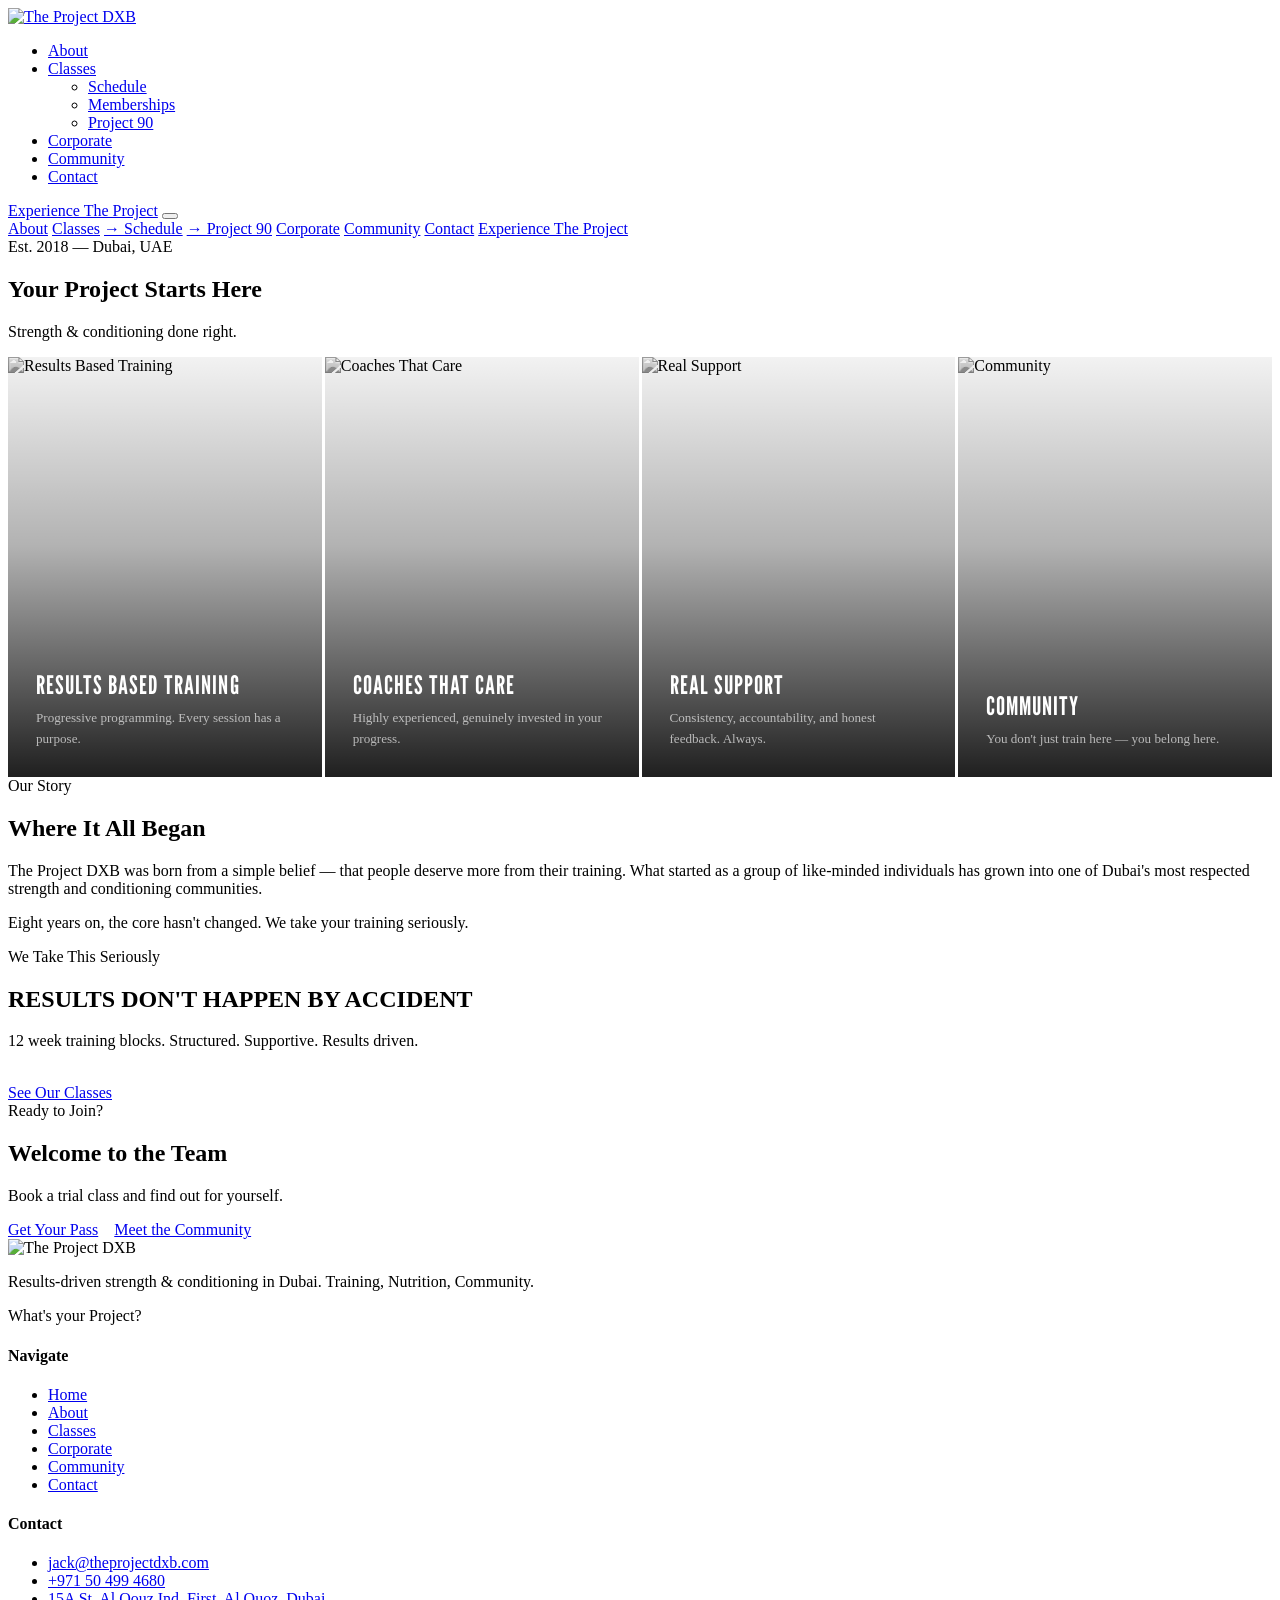
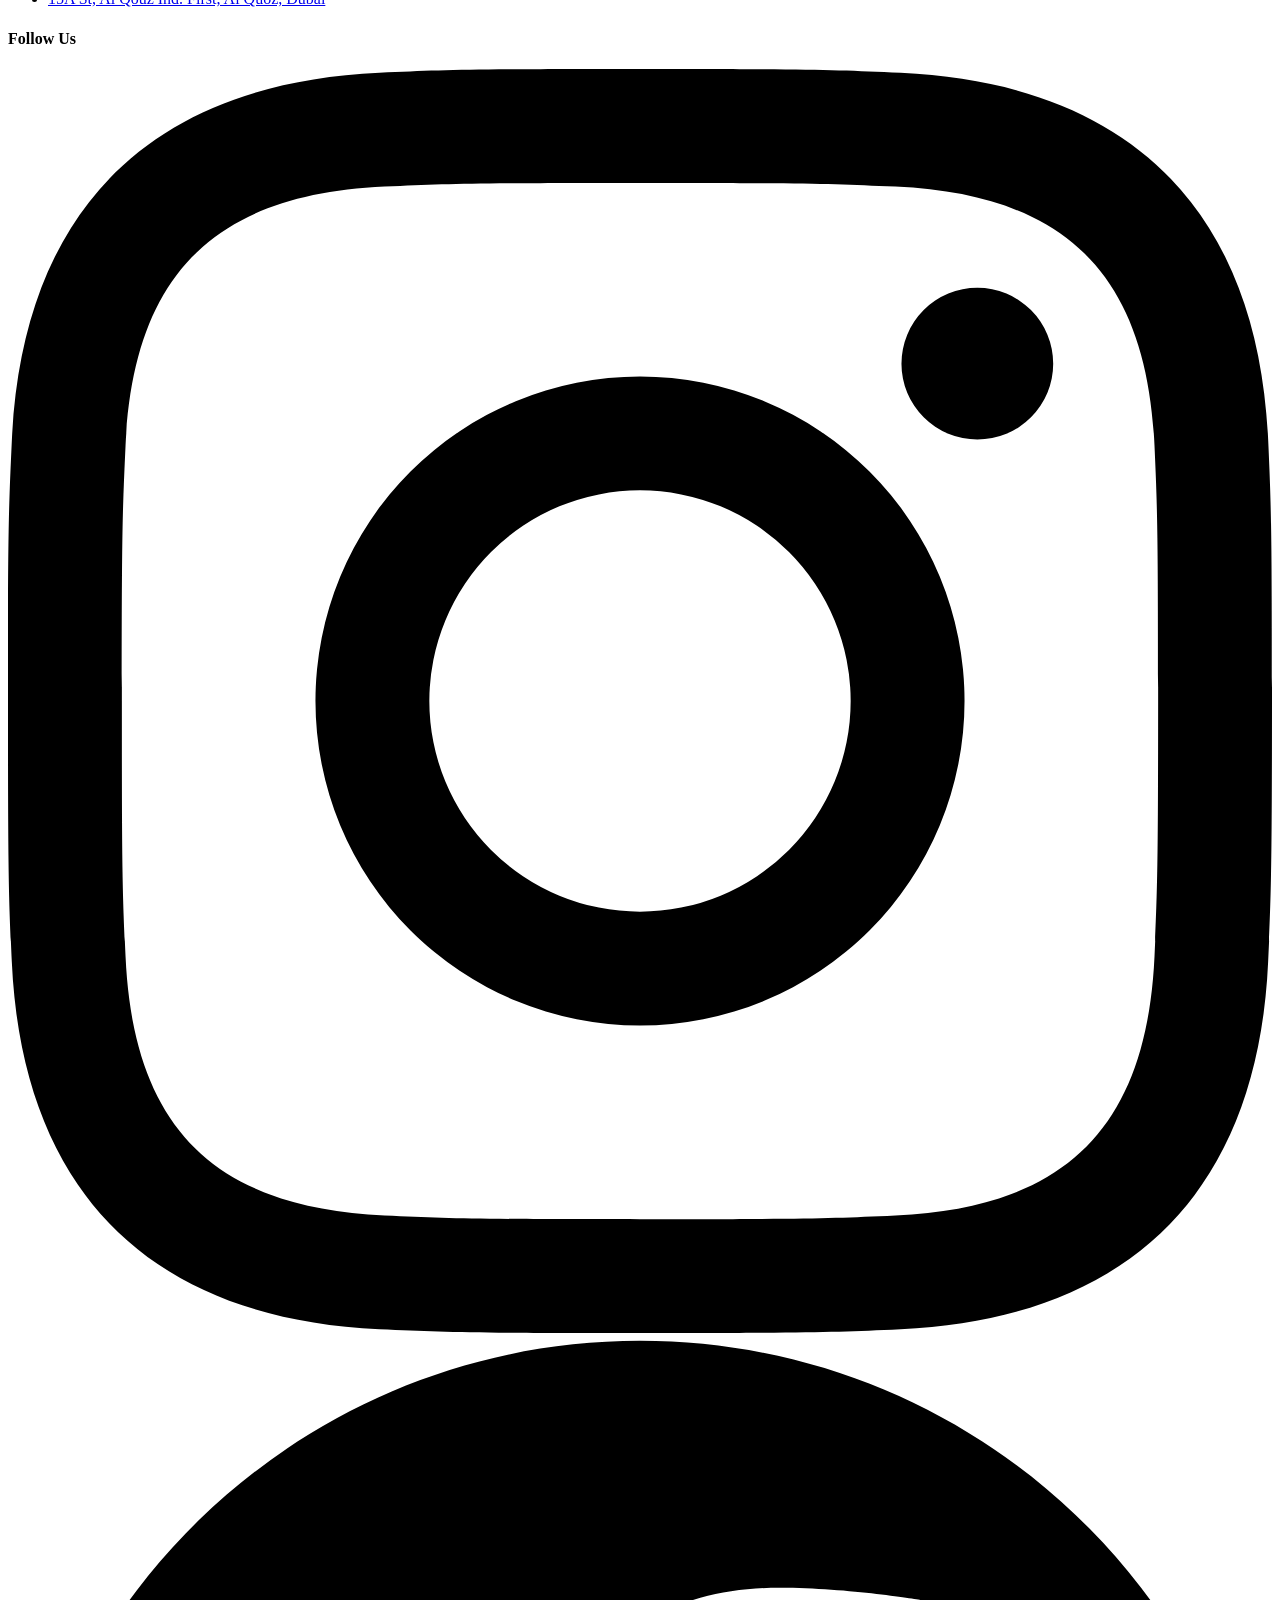
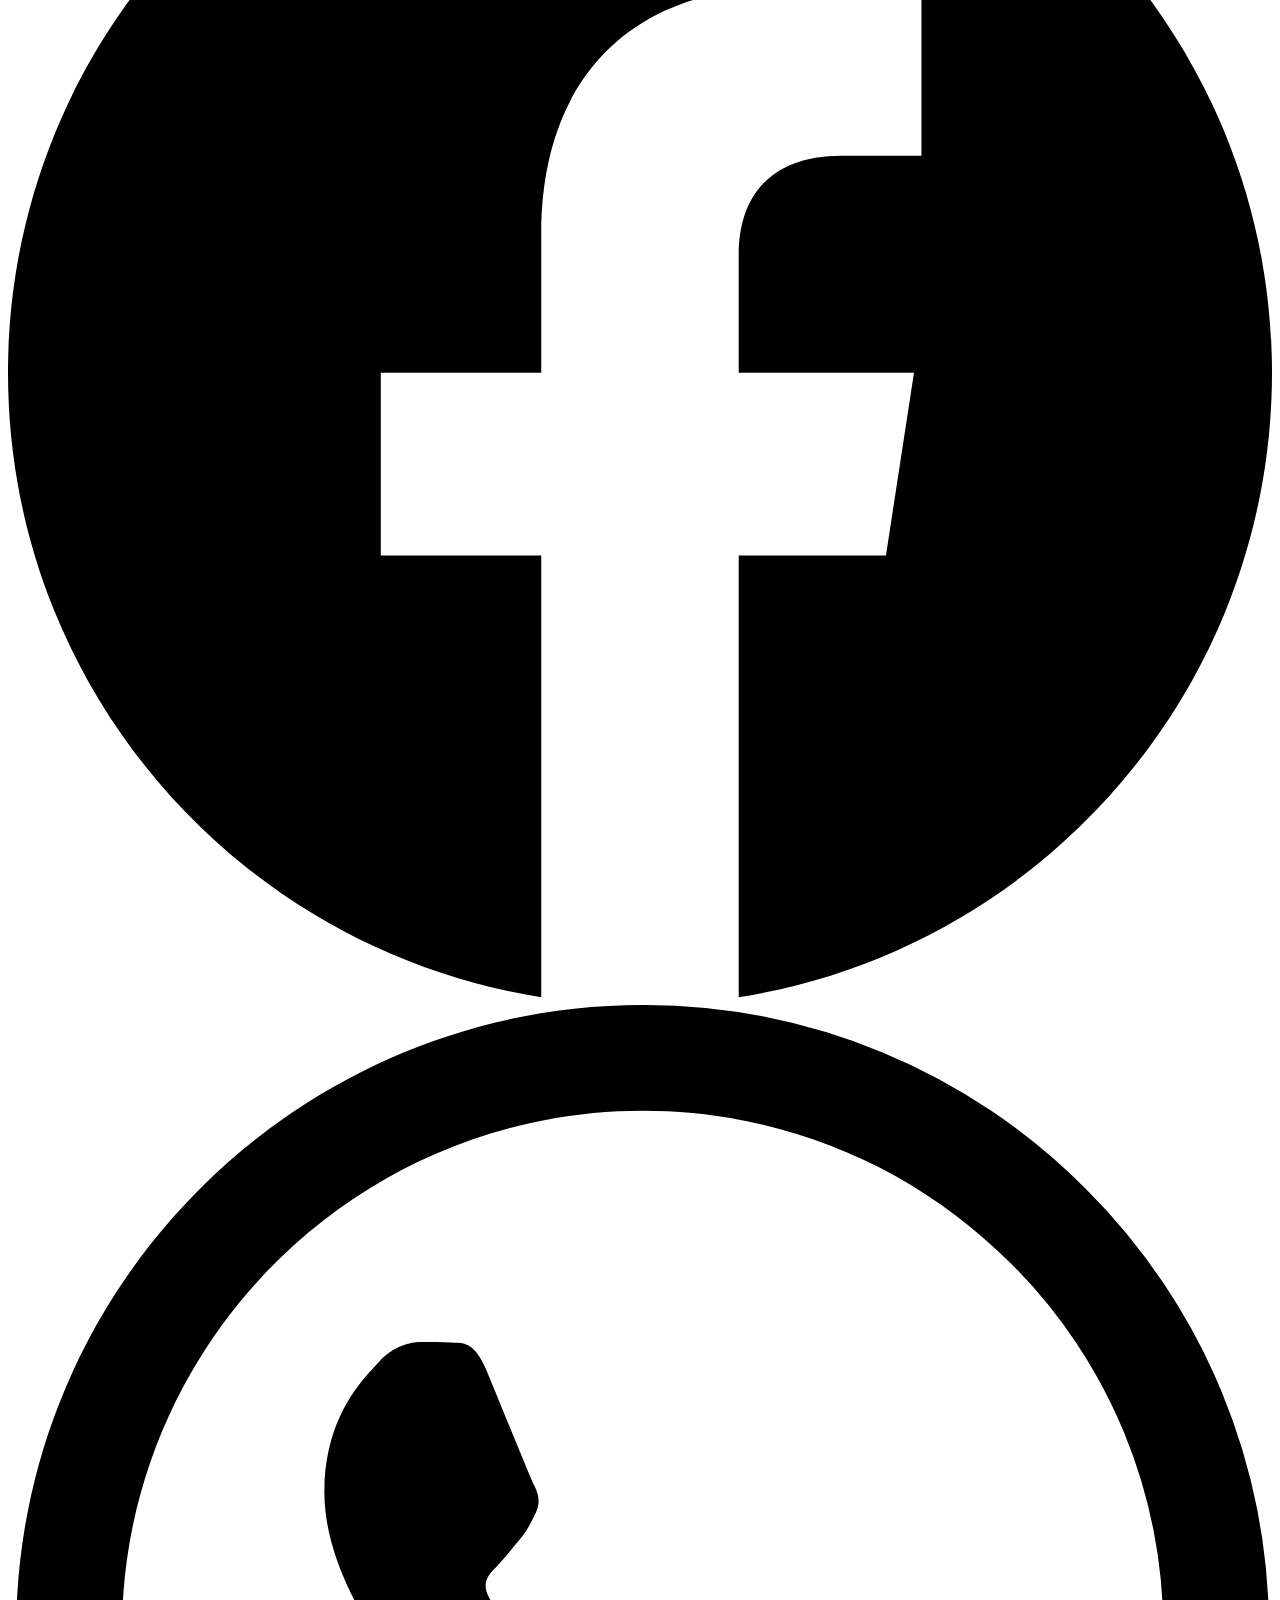
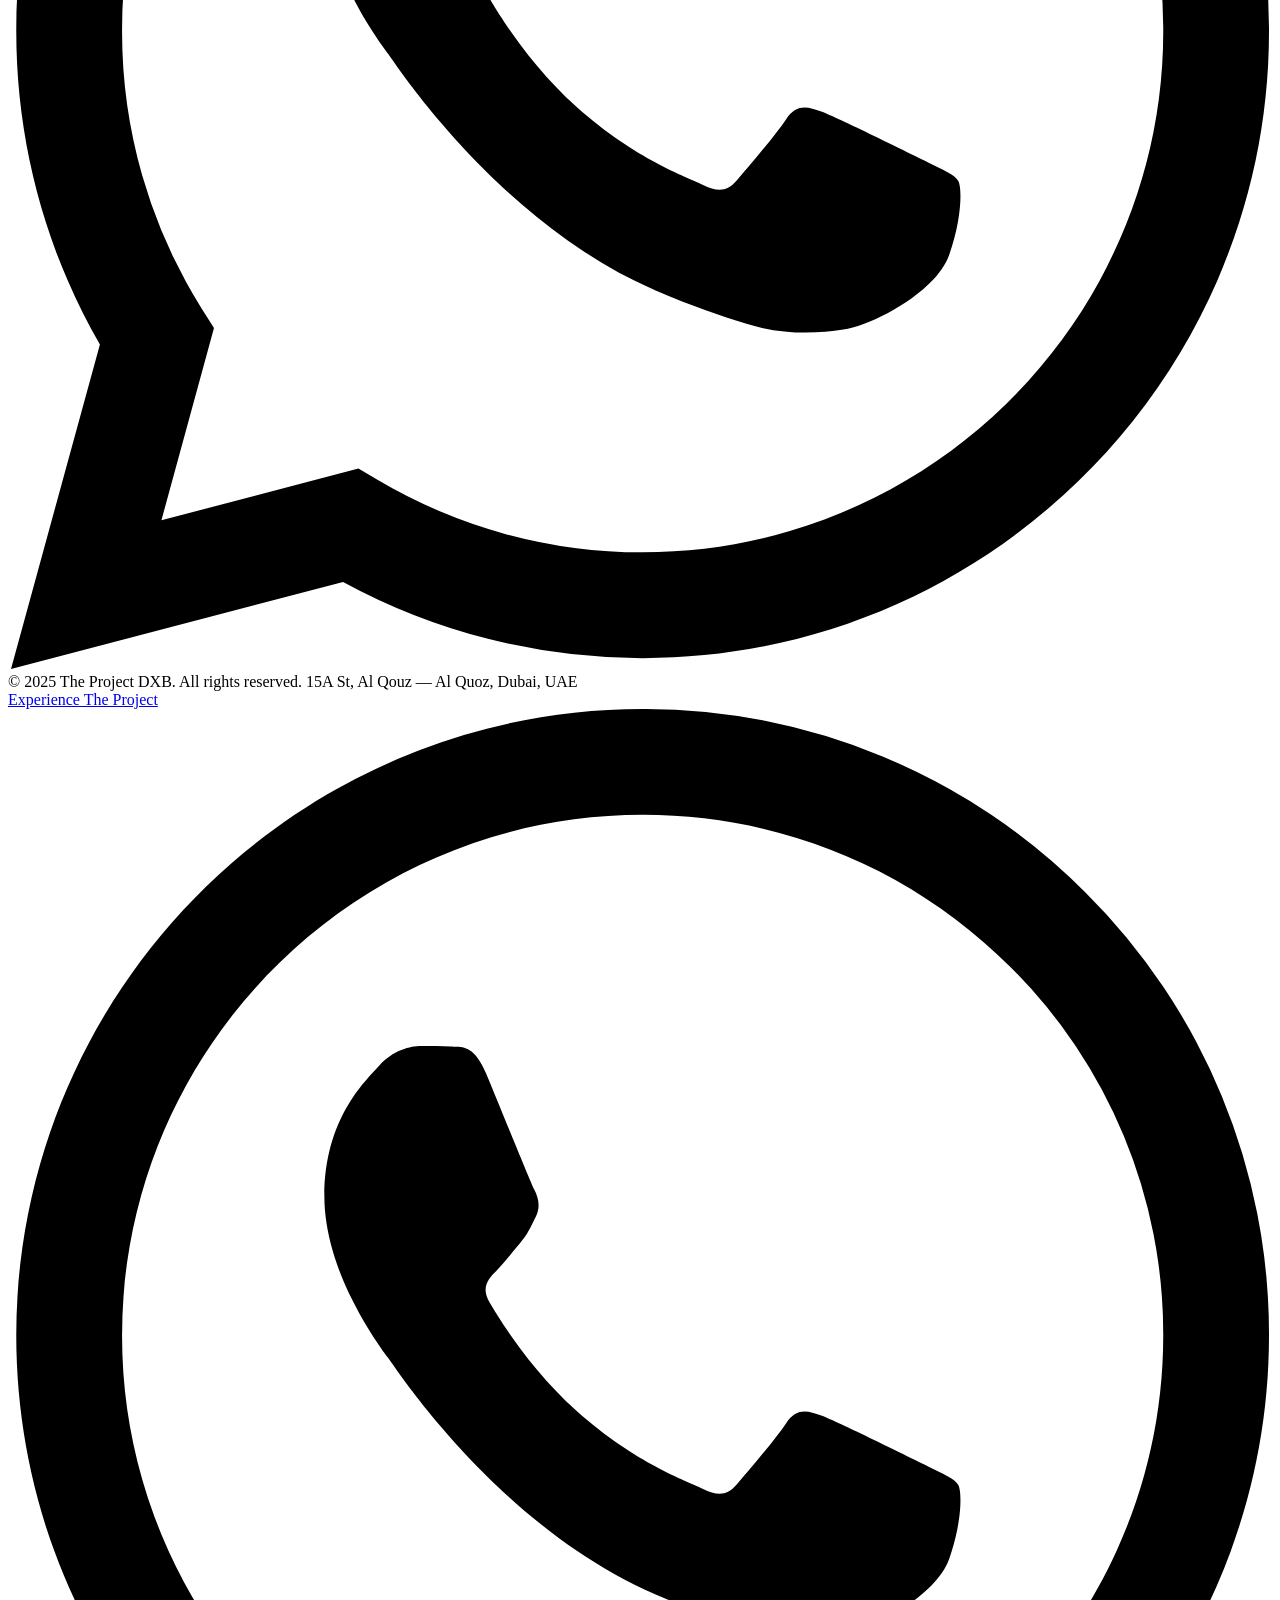
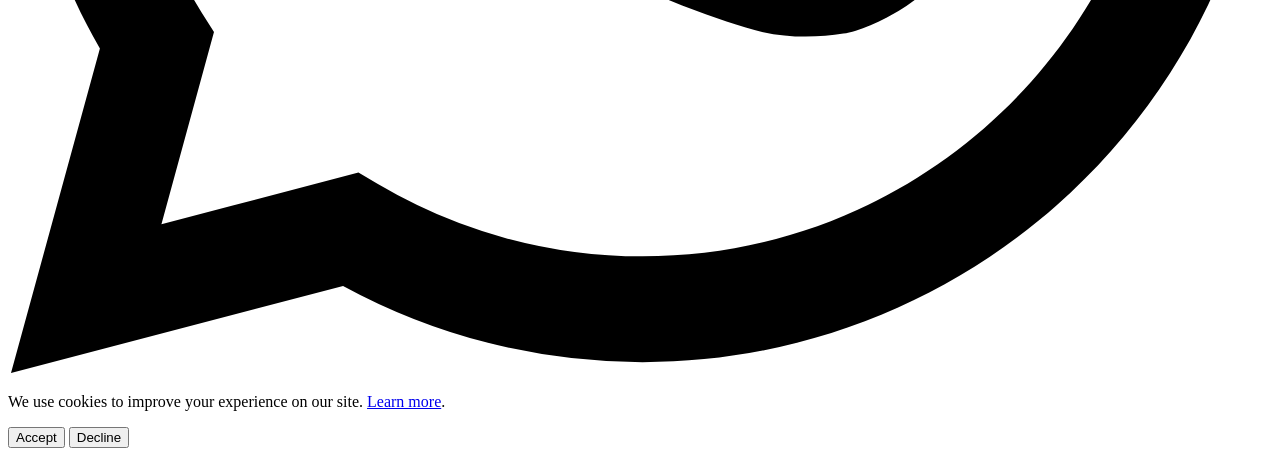
==== about.html @ 15a571e4 "remaining pages" ====
<!DOCTYPE html>
<html lang="en">
<head>
  <meta charset="UTF-8" />
  <meta name="viewport" content="width=device-width, initial-scale=1.0" />
  <title>About — The Project DXB</title>
  <meta name="description" content="Pioneering Dubai fitness since 2018. Learn the story behind The Project DXB — our values, our mission, and the team behind it all." />
  <!-- ══ SEO — update domain if different ═════════════════ -->
  <link rel="canonical" href="https://www.theprojectdxb.com/about.html" />
  <meta property="og:type" content="website" />
  <meta property="og:site_name" content="The Project DXB" />
  <meta property="og:url" content="https://www.theprojectdxb.com/about.html" />
  <meta property="og:title" content="About — The Project DXB" />
  <meta property="og:description" content="Pioneering Dubai fitness since 2018. Learn the story behind The Project DXB — our values, our mission, and the team behind it all." />
  <meta property="og:image" content="https://www.theprojectdxb.com/assets/images/5T5A0628-Enhanced-NR.jpg" />
  <meta name="twitter:card" content="summary_large_image" />
  <meta name="twitter:title" content="About — The Project DXB" />
  <meta name="twitter:description" content="Pioneering Dubai fitness since 2018. Learn the story behind The Project DXB — our values, our mission, and the team behind it all." />
  <meta name="twitter:image" content="https://www.theprojectdxb.com/assets/images/5T5A0628-Enhanced-NR.jpg" />
  <script type="application/ld+json">
  {
    "@context": "https://schema.org",
    "@type": "Organization",
    "@id": "https://www.theprojectdxb.com/#gym",
    "name": "The Project DXB",
    "url": "https://www.theprojectdxb.com",
    "foundingDate": "2018",
    "foundingLocation": "Dubai, UAE",
    "description": "Pioneering Dubai fitness since 2018. Results-driven strength and conditioning.",
    "telephone": "+971504994680",
    "email": "jack@theprojectdxb.com",
    "employee": {
      "@type": "Person",
      "name": "Jack",
      "jobTitle": "Head Coach & Founder"
    },
    "sameAs": [
      "https://www.instagram.com/theprojectdxb",
      "https://www.facebook.com/share/1aDbW2KLCJ/"
    ]
  }
  </script>
  <link rel="icon" type="image/x-icon" href="favicon.ico" />
  <link rel="apple-touch-icon" href="assets/images/favicon-180.png" />
  <link href="https://fonts.googleapis.com/css2?family=League+Gothic&display=swap" rel="stylesheet">
  <link href="https://fonts.cdnfonts.com/css/norwester" rel="stylesheet">
  <link rel="stylesheet" href="assets/css/styles.css" />
  <style>
    /* ── Core Values Photo Cards ───────────────────────── */
    .values-photo-grid {
      display: grid;
      grid-template-columns: repeat(4, 1fr);
      gap: 3px;
    }
    .value-photo-card {
      height: 420px;
      position: relative;
      overflow: hidden;
    }
    .value-photo-card img {
      position: absolute;
      inset: 0;
      width: 100%;
      height: 100%;
      object-fit: cover;
      object-position: center top;
      filter: grayscale(100%);
      transition: transform 0.6s ease, filter 0.6s ease;
    }
    .value-photo-card:hover img {
      transform: scale(1.04);
      filter: grayscale(0%);
    }
    .value-photo-overlay {
      position: absolute;
      inset: 0;
      background: linear-gradient(to top, rgba(0,0,0,0.88) 0%, rgba(0,0,0,0.3) 55%, rgba(0,0,0,0.05) 100%);
    }
    .value-photo-content {
      position: absolute;
      bottom: 0;
      left: 0;
      right: 0;
      padding: 1.75rem;
      z-index: 2;
    }
    .value-photo-content::before {
      content: '';
      display: block;
      width: 36px;
      height: 2px;
      background: var(--blue);
      margin-bottom: 0.75rem;
    }
    .value-photo-title {
      font-family: 'League Gothic', Impact, sans-serif;
      font-size: clamp(1.3rem, 2vw, 1.65rem);
      color: #fff;
      text-transform: uppercase;
      letter-spacing: 0.04em;
      line-height: 1.1;
      margin: 0 0 0.5rem;
    }
    .value-photo-desc {
      font-size: 0.82rem;
      color: rgba(255,255,255,0.65);
      line-height: 1.6;
      margin: 0;
    }
    @media (max-width: 900px) {
      .values-photo-grid { grid-template-columns: repeat(2, 1fr); }
    }
    @media (max-width: 540px) {
      .values-photo-grid { grid-template-columns: 1fr; }
      .value-photo-card { height: 320px; }
    }

    /* ── Split section — greyscale → colour on hover ──────── */
    .split-img {
      filter: grayscale(100%);
      transition: filter 0.6s ease;
    }
    .split:hover .split-img {
      filter: grayscale(0%);
    }
  </style>
</head>
<body>

  <!-- ══ NAVIGATION ══════════════════════════════════════ -->
  <nav class="nav">
    <div class="nav-inner">
      <a href="index.html" class="nav-logo">
        <img src="assets/images/logo-dark.png" alt="The Project DXB" />
      </a>
      <ul class="nav-links">
        <li><a href="about.html">About</a></li>
        <li class="has-dropdown">
          <a href="classes.html">Classes</a>
          <ul class="nav-dropdown">
            <li><a href="classes.html#schedule">Schedule</a></li>
            <li><a href="classes.html#memberships">Memberships</a></li>
            <li><a href="classes.html#project90">Project 90</a></li>
          </ul>
        </li>
        <li><a href="corporate.html">Corporate</a></li>
        <li><a href="community.html">Community</a></li>
        <li><a href="contact.html">Contact</a></li>
      </ul>
      <a href="https://wa.me/971504994680?text=Hi%20Coach%2C%20I%20would%20like%20to%20claim%20the%202%20free%20trial%20class%20offer%20please%3A%20Full%20Name%20/%20Email" target="_blank" rel="noopener" class="btn btn-primary nav-cta">Experience The Project</a>
      <button class="nav-burger" aria-label="Toggle menu">
        <span></span><span></span><span></span>
      </button>
    </div>
  </nav>
  <div class="nav-mobile">
    <a href="about.html">About</a>
    <a href="classes.html">Classes</a>
    <a href="classes.html#schedule" class="nav-mobile-sub">&#8594; Schedule</a>
    <a href="classes.html#project90" class="nav-mobile-sub">&#8594; Project 90</a>
    <a href="corporate.html">Corporate</a>
    <a href="community.html">Community</a>
    <a href="contact.html">Contact</a>
    <a href="https://wa.me/971504994680?text=Hi%20Coach%2C%20I%20would%20like%20to%20claim%20the%202%20free%20trial%20class%20offer%20please%3A%20Full%20Name%20/%20Email" target="_blank" rel="noopener" class="btn btn-primary" style="text-align:center;margin-top:0.5rem;">Experience The Project</a>
  </div>

  <main>
  <!-- ══ HERO ════════════════════════════════════════════ -->
  <section class="hero hero-page">
    <div class="hero-bg" style="background-image:url('assets/images/5T5A0367-2.jpg');"></div>
    <div class="hero-overlay"></div>
    <div class="hero-content fade-up">
      <span class="label">Est. 2018 — Dubai, UAE</span>
      <h1>Your Project Starts Here</h1>
      <p>Strength &amp; conditioning done right.</p>
    </div>
  </section>

  <!-- ══ CORE VALUES — PHOTO CARDS ════════════════════════════ -->
  <section style="padding:0;">
    <div class="values-photo-grid">

      <div class="value-photo-card">
        <img src="assets/images/Project-dxb-29.jpg" alt="Results Based Training" />
        <div class="value-photo-overlay"></div>
        <div class="value-photo-content">
          <h3 class="value-photo-title">Results Based Training</h3>
          <p class="value-photo-desc">Progressive programming. Every session has a purpose.</p>
        </div>
      </div>

      <div class="value-photo-card">
        <img src="assets/images/Project-dxb-2.jpg" alt="Coaches That Care" />
        <div class="value-photo-overlay"></div>
        <div class="value-photo-content">
          <h3 class="value-photo-title">Coaches That Care</h3>
          <p class="value-photo-desc">Highly experienced, genuinely invested in your progress.</p>
        </div>
      </div>

      <div class="value-photo-card">
        <img src="assets/images/Project-dxb-42.jpg" alt="Real Support" />
        <div class="value-photo-overlay"></div>
        <div class="value-photo-content">
          <h3 class="value-photo-title">Real Support</h3>
          <p class="value-photo-desc">Consistency, accountability, and honest feedback. Always.</p>
        </div>
      </div>

      <div class="value-photo-card">
        <img src="assets/images/Project-dxb-68.JPG" alt="Community" />
        <div class="value-photo-overlay"></div>
        <div class="value-photo-content">
          <h3 class="value-photo-title">Community</h3>
          <p class="value-photo-desc">You don't just train here — you belong here.</p>
        </div>
      </div>

    </div>
  </section>

  <!-- ══ OUR STORY ═════════════════════════════════════════ -->
  <div class="split">
    <div class="split-img" style="background-image:url('assets/images/Project-dxb-4.JPG');"></div>
    <div class="split-content">
      <div class="split-content-inner fade-up">
        <span class="label">Our Story</span>
        <h2>Where It All Began</h2>
        <div class="divider"></div>
        <p>The Project DXB was born from a simple belief — that people deserve more from their training. What started as a group of like-minded individuals has grown into one of Dubai's most respected strength and conditioning communities.</p>
        <p style="margin-top:1rem;">Eight years on, the core hasn't changed. We take your training seriously.</p>
      </div>
    </div>
  </div>

  <!-- ══ SPLIT BRAND IMAGE ══════════════════════════════════ -->
  <div class="split reverse">
    <div class="split-img" style="background-image:url('assets/images/Project-dxb-45.jpg');"></div>
    <div class="split-content">
      <div class="split-content-inner fade-up">
        <span class="label">We Take This Seriously</span>
        <h2>RESULTS DON'T HAPPEN BY ACCIDENT</h2>
        <div class="divider"></div>
        <p>12 week training blocks. Structured. Supportive. Results driven.</p>
        <br/>
        <a href="classes.html" class="btn btn-primary">See Our Classes</a>
      </div>
    </div>
  </div>

  <!-- ══ CTA ════════════════════════════════════════════════ -->
  <section class="cta-banner-dark">
    <div class="container fade-up">
      <span class="label">Ready to Join?</span>
      <h2>Welcome to the Team</h2>
      <p>Book a trial class and find out for yourself.</p>
      <a href="https://wa.me/971504994680?text=Hi%20Coach%2C%20I%20would%20like%20to%20claim%20the%202%20free%20trial%20class%20offer%20please%3A%20Full%20Name%20/%20Email" target="_blank" rel="noopener" class="btn btn-primary">Get Your Pass</a>
      &nbsp;&nbsp;
      <a href="community.html" class="btn btn-outline">Meet the Community</a>
    </div>
  </section>
  </main>

  <!-- ══ FOOTER ════════════════════════════════════════════ -->
  <footer class="footer">
    <div class="container">
      <div class="footer-grid">
        <div>
          <div class="footer-logo"><img src="assets/images/logo-dark.png" alt="The Project DXB" /></div>
          <p class="footer-about">Results-driven strength &amp; conditioning in Dubai. Training, Nutrition, Community.</p>
          <p class="footer-phrase">What's your Project?</p>
        </div>
        <div class="footer-col">
          <h4>Navigate</h4>
          <ul>
            <li><a href="index.html">Home</a></li>
            <li><a href="about.html">About</a></li>
            <li><a href="classes.html">Classes</a></li>
            <li><a href="corporate.html">Corporate</a></li>
            <li><a href="community.html">Community</a></li>
            <li><a href="contact.html">Contact</a></li>
          </ul>
        </div>
        <div class="footer-col">
          <h4>Contact</h4>
          <ul>
            <li><a href="mailto:jack@theprojectdxb.com">jack@theprojectdxb.com</a></li>
            <li><a href="tel:+971504994680">+971 50 499 4680</a></li>
            <li><a href="contact.html#location">15A St, Al Qouz Ind. First, Al Quoz, Dubai</a></li>
          </ul>
        </div>
        <div class="footer-col">
          <h4>Follow Us</h4>
          <div class="social-links">
            <a href="https://www.instagram.com/theprojectdxb" target="_blank" rel="noopener" class="social-link" aria-label="Instagram">
              <svg viewBox="0 0 24 24"><path d="M12 2.163c3.204 0 3.584.012 4.85.07 3.252.148 4.771 1.691 4.919 4.919.058 1.265.069 1.645.069 4.849 0 3.205-.012 3.584-.069 4.849-.149 3.225-1.664 4.771-4.919 4.919-1.266.058-1.644.07-4.85.07-3.204 0-3.584-.012-4.849-.07-3.26-.149-4.771-1.699-4.919-4.92-.058-1.265-.07-1.644-.07-4.849 0-3.204.013-3.583.07-4.849.149-3.227 1.664-4.771 4.919-4.919 1.266-.057 1.645-.069 4.849-.069zM12 0C8.741 0 8.333.014 7.053.072 2.695.272.273 2.69.073 7.052.014 8.333 0 8.741 0 12c0 3.259.014 3.668.072 4.948.2 4.358 2.618 6.78 6.98 6.98C8.333 23.986 8.741 24 12 24c3.259 0 3.668-.014 4.948-.072 4.354-.2 6.782-2.618 6.979-6.98.059-1.28.073-1.689.073-4.948 0-3.259-.014-3.667-.072-4.947-.196-4.354-2.617-6.78-6.979-6.98C15.668.014 15.259 0 12 0zm0 5.838a6.162 6.162 0 100 12.324 6.162 6.162 0 000-12.324zM12 16a4 4 0 110-8 4 4 0 010 8zm6.406-11.845a1.44 1.44 0 100 2.881 1.44 1.44 0 000-2.881z"/></svg>
            </a>
            <a href="https://www.facebook.com/share/1aDbW2KLCJ/" target="_blank" rel="noopener" class="social-link" aria-label="Facebook">
              <svg viewBox="0 0 24 24"><path d="M24 12.073c0-6.627-5.373-12-12-12s-12 5.373-12 12c0 5.99 4.388 10.954 10.125 11.854v-8.385H7.078v-3.47h3.047V9.43c0-3.007 1.792-4.669 4.533-4.669 1.312 0 2.686.235 2.686.235v2.953H15.83c-1.491 0-1.956.925-1.956 1.874v2.25h3.328l-.532 3.47h-2.796v8.385C19.612 23.027 24 18.062 24 12.073z"/></svg>
            </a>
            <a href="https://chat.whatsapp.com/GjJSL7JxPBIE38OpQnCXCo" target="_blank" rel="noopener" class="social-link" aria-label="WhatsApp">
              <svg viewBox="0 0 24 24"><path d="M17.472 14.382c-.297-.149-1.758-.867-2.03-.967-.273-.099-.471-.148-.67.15-.197.297-.767.966-.94 1.164-.173.199-.347.223-.644.075-.297-.15-1.255-.463-2.39-1.475-.883-.788-1.48-1.761-1.653-2.059-.173-.297-.018-.458.13-.606.134-.133.298-.347.446-.52.149-.174.198-.298.298-.497.099-.198.05-.371-.025-.52-.075-.149-.669-1.612-.916-2.207-.242-.579-.487-.5-.669-.51-.173-.008-.371-.01-.57-.01-.198 0-.52.074-.792.372-.272.297-1.04 1.016-1.04 2.479 0 1.462 1.065 2.875 1.213 3.074.149.198 2.096 3.2 5.077 4.487.709.306 1.262.489 1.694.625.712.227 1.36.195 1.871.118.571-.085 1.758-.719 2.006-1.413.248-.694.248-1.289.173-1.413-.074-.124-.272-.198-.57-.347m-5.421 7.403h-.004a9.87 9.87 0 01-5.031-1.378l-.361-.214-3.741.982.998-3.648-.235-.374a9.86 9.86 0 01-1.51-5.26c.001-5.45 4.436-9.884 9.888-9.884 2.64 0 5.122 1.03 6.988 2.898a9.825 9.825 0 012.893 6.994c-.003 5.45-4.437 9.884-9.885 9.884m8.413-18.297A11.815 11.815 0 0012.05 0C5.495 0 .16 5.335.157 11.892c0 2.096.547 4.142 1.588 5.945L.057 24l6.305-1.654a11.882 11.882 0 005.683 1.448h.005c6.554 0 11.89-5.335 11.893-11.893a11.821 11.821 0 00-3.48-8.413z"/></svg>
            </a>
          </div>
        </div>
      </div>
      <div class="footer-bottom">
        <span>© 2025 The Project DXB. All rights reserved.</span>
        <span>15A St, Al Qouz — Al Quoz, Dubai, UAE</span>
      </div>
    </div>
  </footer>

  <a href="https://wa.me/971504994680?text=Hi%20Coach%2C%20I%20would%20like%20to%20claim%20the%202%20free%20trial%20class%20offer%20please%3A%20Full%20Name%20/%20Email" target="_blank" rel="noopener" class="wa-float" aria-label="Experience The Project">
    <span class="wa-tooltip">Experience The Project</span>
    <svg viewBox="0 0 24 24"><path d="M17.472 14.382c-.297-.149-1.758-.867-2.03-.967-.273-.099-.471-.148-.67.15-.197.297-.767.966-.94 1.164-.173.199-.347.223-.644.075-.297-.15-1.255-.463-2.39-1.475-.883-.788-1.48-1.761-1.653-2.059-.173-.297-.018-.458.13-.606.134-.133.298-.347.446-.52.149-.174.198-.298.298-.497.099-.198.05-.371-.025-.52-.075-.149-.669-1.612-.916-2.207-.242-.579-.487-.5-.669-.51-.173-.008-.371-.01-.57-.01-.198 0-.52.074-.792.372-.272.297-1.04 1.016-1.04 2.479 0 1.462 1.065 2.875 1.213 3.074.149.198 2.096 3.2 5.077 4.487.709.306 1.262.489 1.694.625.712.227 1.36.195 1.871.118.571-.085 1.758-.719 2.006-1.413.248-.694.248-1.289.173-1.413-.074-.124-.272-.198-.57-.347m-5.421 7.403h-.004a9.87 9.87 0 01-5.031-1.378l-.361-.214-3.741.982.998-3.648-.235-.374a9.86 9.86 0 01-1.51-5.26c.001-5.45 4.436-9.884 9.888-9.884 2.64 0 5.122 1.03 6.988 2.898a9.825 9.825 0 012.893 6.994c-.003 5.45-4.437 9.884-9.885 9.884m8.413-18.297A11.815 11.815 0 0012.05 0C5.495 0 .16 5.335.157 11.892c0 2.096.547 4.142 1.588 5.945L.057 24l6.305-1.654a11.882 11.882 0 005.683 1.448h.005c6.554 0 11.89-5.335 11.893-11.893a11.821 11.821 0 00-3.48-8.413z"/></svg>
  </a>
  <div class="cookie-banner hidden">
    <p class="cookie-text">We use cookies to improve your experience on our site. <a href="#">Learn more</a>.</p>
    <div class="cookie-actions">
      <button class="btn btn-primary cookie-accept">Accept</button>
      <button class="btn btn-outline cookie-decline">Decline</button>
    </div>
  </div>
  <script src="assets/js/main.js"></script>
</body>
</html>
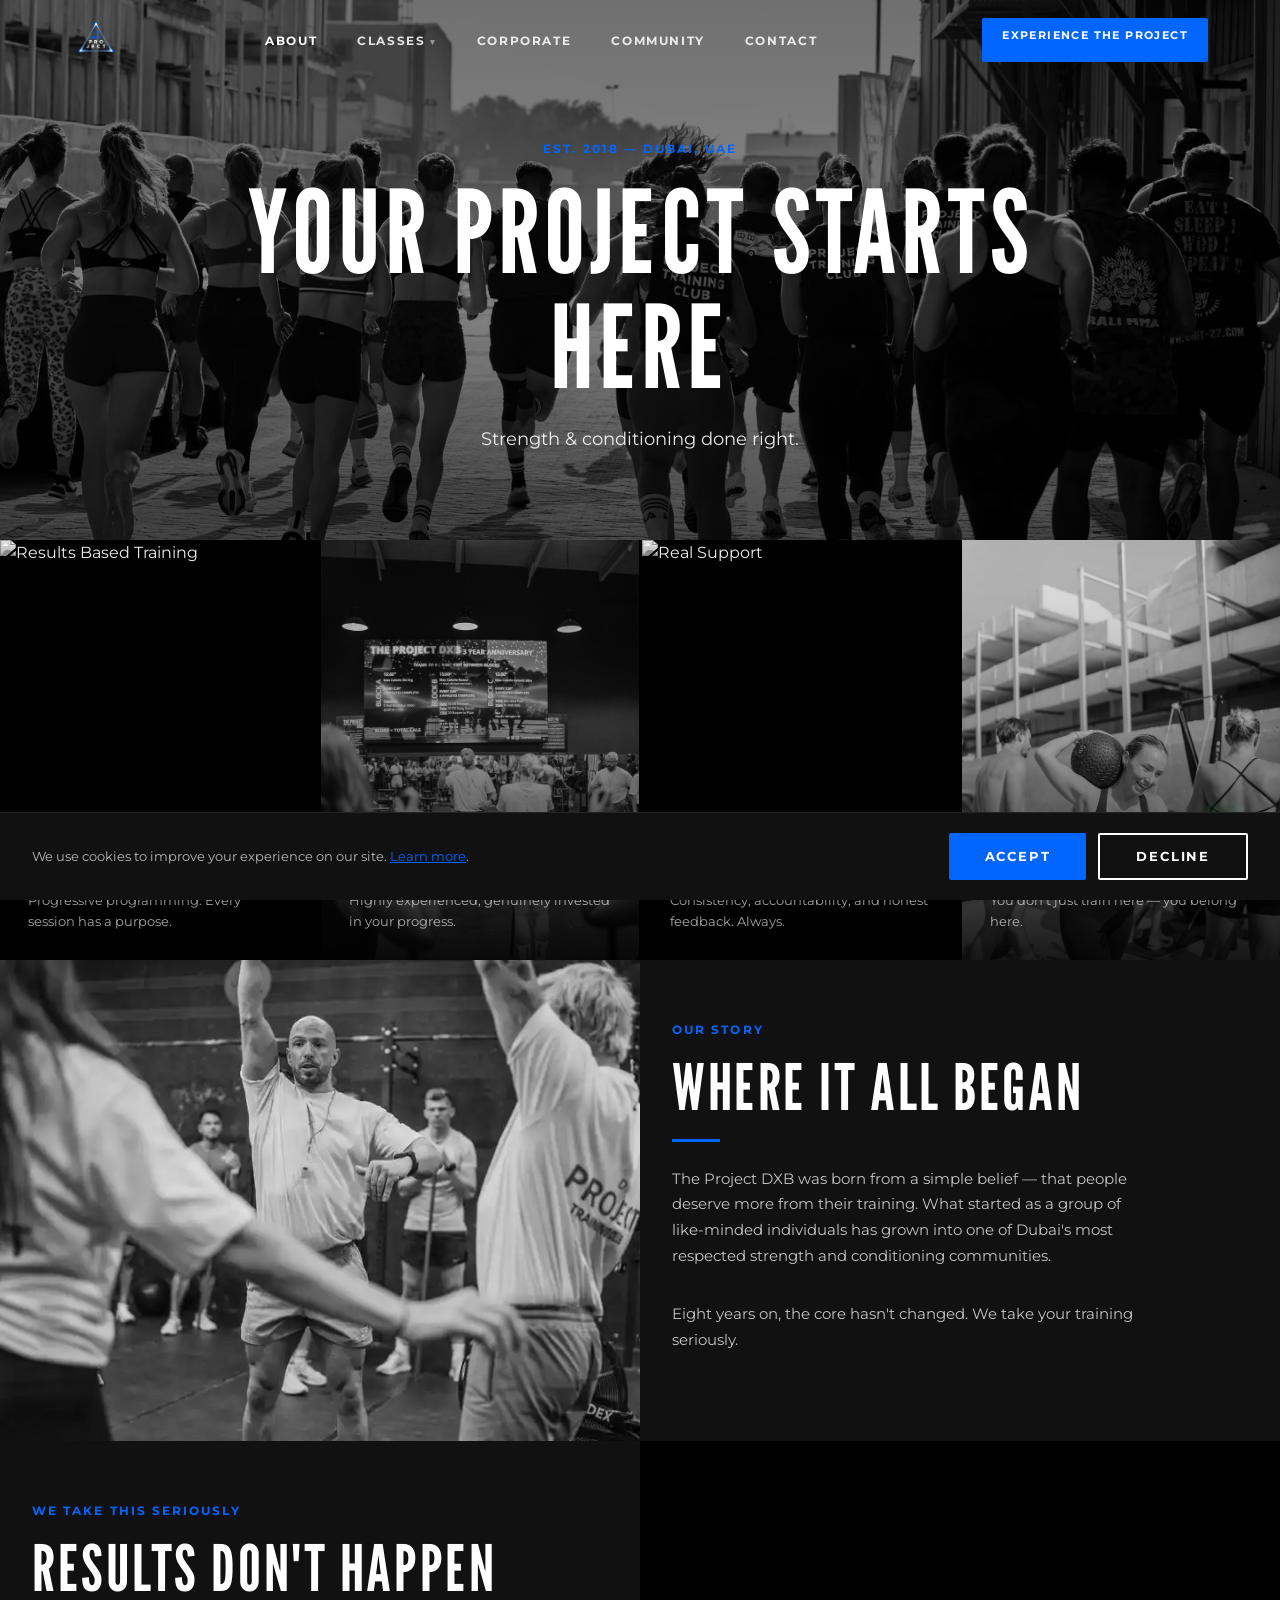
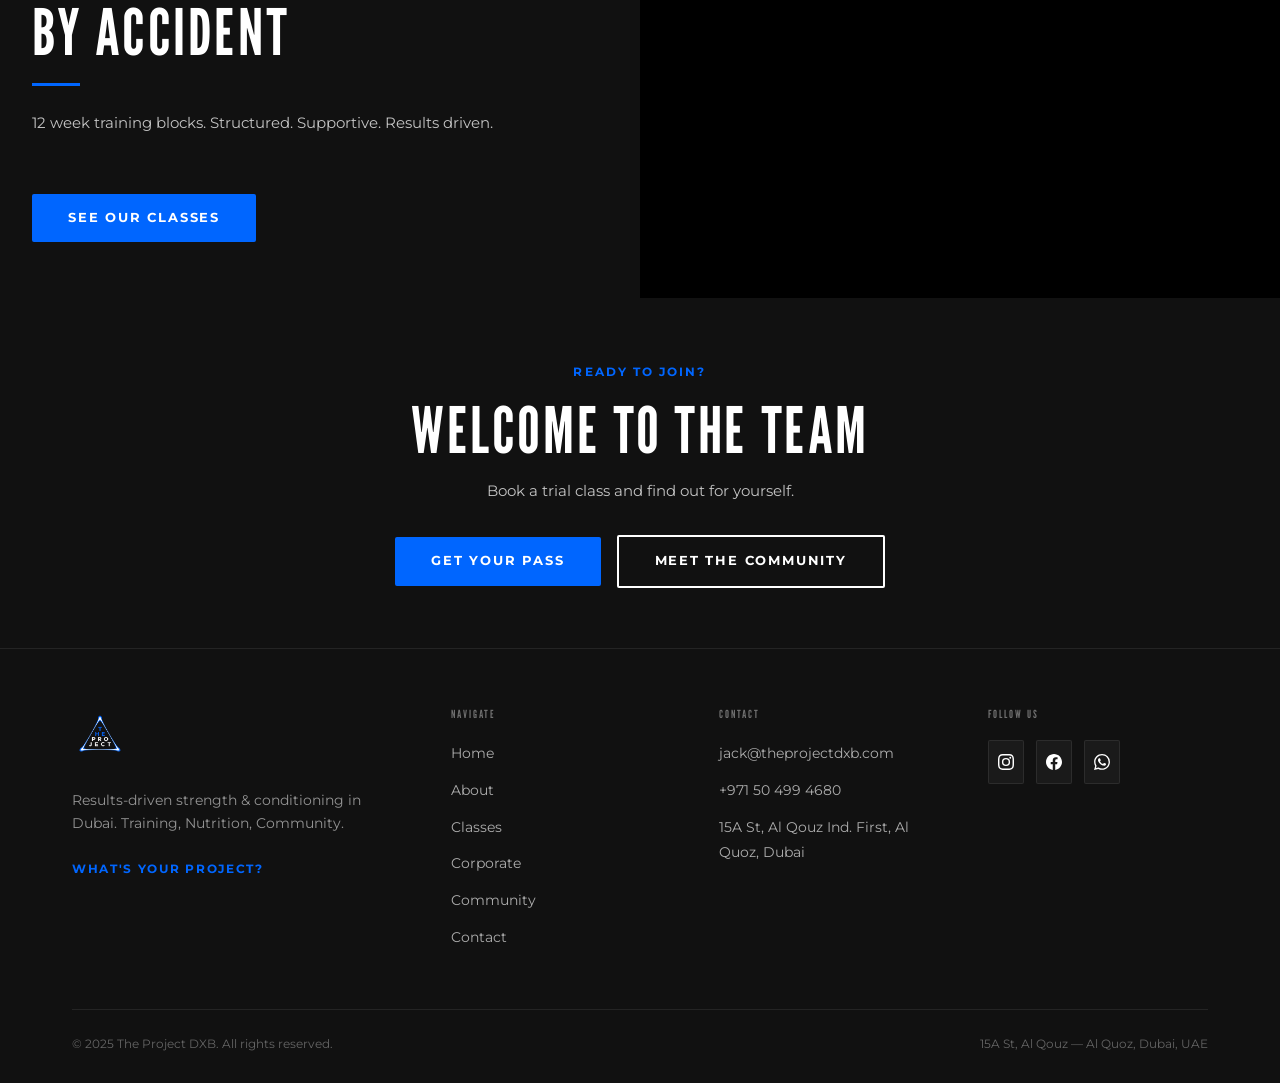
==== commit 6c5d987e: "add meta pixel" ====
--- a/about.html
+++ b/about.html
@@ -124,6 +124,23 @@
       filter: grayscale(0%);
     }
   </style>
+  <!-- Meta Pixel Code -->
+<script>
+!function(f,b,e,v,n,t,s)
+{if(f.fbq)return;n=f.fbq=function(){n.callMethod?
+n.callMethod.apply(n,arguments):n.queue.push(arguments)};
+if(!f._fbq)f._fbq=n;n.push=n;n.loaded=!0;n.version='2.0';
+n.queue=[];t=b.createElement(e);t.async=!0;
+t.src=v;s=b.getElementsByTagName(e)[0];
+s.parentNode.insertBefore(t,s)}(window, document,'script',
+'https://connect.facebook.net/en_US/fbevents.js');
+fbq('init', '1275177634174218');
+fbq('track', 'PageView');
+</script>
+<noscript><img height="1" width="1" style="display:none"
+src="https://www.facebook.com/tr?id=1275177634174218&ev=PageView&noscript=1"
+/></noscript>
+<!-- End Meta Pixel Code -->
 </head>
 <body>
 
--- a/assets/css/styles.css
+++ b/assets/css/styles.css
@@ -0,0 +1,1179 @@
+/* =========================================================
+   THE PROJECT DXB — GLOBAL STYLES
+   Brand: League Gothic (headers) | Norwester (body) | #0066FF | #000000 | #FFFFFF
+   ========================================================= */
+
+@import url('https://fonts.googleapis.com/css2?family=League+Gothic&display=swap');
+@import url('https://fonts.cdnfonts.com/css/norwester');
+@import url('https://fonts.googleapis.com/css2?family=Montserrat:wght@300;400;600;700;900&display=swap');
+
+/* ----- RESET & BASE ----- */
+*, *::before, *::after { box-sizing: border-box; margin: 0; padding: 0; }
+
+html { scroll-behavior: smooth; font-size: 16px; -webkit-text-size-adjust: 100%; }
+
+body {
+  font-family:'Montserrat', Arial, sans-serif;
+  background: #000;
+  color: #fff;
+  line-height: 1.6;
+  overflow-x: hidden;
+  -webkit-font-smoothing: antialiased;
+}
+
+img { max-width: 100%; display: block; }
+a { text-decoration: none; color: inherit; }
+
+/* Prevent 300ms tap delay on mobile */
+a, button, .btn, .nav-burger { touch-action: manipulation; }
+
+/* Minimum tap target size */
+.btn, .nav-burger, .nav-mobile a, .wa-float, .social-link { min-height: 44px; }
+.nav-burger { min-width: 44px; align-items: center; justify-content: center; }
+ul { list-style: none; }
+
+/* ----- CSS VARIABLES ----- */
+:root {
+  --blue:         #0066FF;
+  --electric:     #0033FF;
+  --black:        #000000;
+  --white:        #FFFFFF;
+  --grey:         #111111;
+  --mid-grey:     #1a1a1a;
+  --border:       rgba(255,255,255,0.08);
+  --nav-h:        80px;
+  --max:          1200px;
+  --ease:         0.35s cubic-bezier(0.4,0,0.2,1);
+}
+
+/* ----- TYPOGRAPHY ----- */
+h1, h2, h3, h4 {
+  font-family: 'League Gothic', 'Impact', Arial Narrow, sans-serif;
+  font-weight: 400;
+  text-transform: uppercase;
+  letter-spacing: 0.04em;
+  line-height: 1.0;
+}
+h1 { font-size: clamp(3.5rem, 9vw, 8rem); }
+h2 { font-size: clamp(2.4rem, 5vw, 4.5rem); }
+h3 { font-size: clamp(1.4rem, 3vw, 2rem); }
+h4 { font-size: 1.2rem; letter-spacing: 0.08em; }
+
+p { font-family: 'Montserrat', Arial, sans-serif; font-weight: 400; line-height: 1.7; color: rgba(255,255,255,0.75); font-size: 0.95rem; }
+
+.label {
+  display: inline-block;
+  font-size: 0.72rem;
+  font-weight: 700;
+  letter-spacing: 0.18em;
+  text-transform: uppercase;
+  color: var(--blue);
+  margin-bottom: 1rem;
+}
+
+/* ----- LAYOUT ----- */
+.container {
+  max-width: var(--max);
+  margin: 0 auto;
+  padding: 0 2rem;
+}
+
+section { padding: 0; }
+
+.section-header { text-align: center; margin-bottom: 40px; }
+.section-header p { max-width: 600px; margin: 1rem auto 0; }
+
+/* ----- BUTTONS ----- */
+.btn {
+  display: inline-block;
+  padding: 14px 36px;
+  font-family: 'Norwester', 'Montserrat', sans-serif;
+  font-size: 0.8rem;
+  font-weight: 700;
+  letter-spacing: 0.14em;
+  text-transform: uppercase;
+  border: none;
+  cursor: pointer;
+  transition: background var(--ease), transform var(--ease);
+  border-radius: 2px;
+}
+.btn-primary {
+  background: var(--blue);
+  color: #fff;
+}
+.btn-primary:hover {
+  background: var(--electric);
+  transform: translateY(-2px);
+}
+.btn-outline {
+  background: transparent;
+  color: #fff;
+  border: 2px solid #fff;
+}
+.btn-outline:hover {
+  background: #fff;
+  color: #000;
+  transform: translateY(-2px);
+}
+.btn-white {
+  background: #fff;
+  color: #000;
+}
+.btn-white:hover {
+  background: var(--blue);
+  color: #fff;
+  transform: translateY(-2px);
+}
+
+/* =========================================================
+   NAVIGATION
+   ========================================================= */
+.nav {
+  position: fixed;
+  top: 0; left: 0; right: 0;
+  z-index: 1000;
+  height: var(--nav-h);
+  display: flex;
+  align-items: center;
+  transition: background var(--ease), box-shadow var(--ease);
+}
+.nav.scrolled {
+  background: rgba(0,0,0,0.97);
+  box-shadow: 0 1px 0 var(--border);
+}
+.nav-inner {
+  display: flex;
+  align-items: center;
+  justify-content: space-between;
+  width: 100%;
+  max-width: var(--max);
+  margin: 0 auto;
+  padding: 0 2rem;
+}
+.nav-logo img { height: 48px; width: auto; }
+
+.nav-links {
+  display: flex;
+  align-items: center;
+  gap: 2.5rem;
+}
+.nav-links a {
+  font-size: 0.72rem;
+  font-weight: 700;
+  letter-spacing: 0.14em;
+  text-transform: uppercase;
+  color: rgba(255,255,255,0.85);
+  transition: color var(--ease);
+}
+.nav-links a:hover,
+.nav-links a.active { color: #fff; }
+
+/* Nav CTA — smaller than page buttons */
+.nav-cta {
+  margin-left: 1.25rem;
+  padding: 9px 20px !important;
+  font-size: 0.67rem !important;
+  letter-spacing: 0.13em !important;
+}
+
+/* Classes dropdown */
+.has-dropdown { position: relative; }
+.has-dropdown > a::after {
+  content: ' ▾';
+  font-size: 0.55rem;
+  opacity: 0.55;
+  vertical-align: middle;
+}
+.nav-dropdown {
+  display: none;
+  position: absolute;
+  top: calc(100% + 8px);
+  left: 50%;
+  transform: translateX(-50%);
+  background: #0a0a0a;
+  border: 1px solid rgba(255,255,255,0.08);
+  border-top: 2px solid var(--blue);
+  min-width: 155px;
+  padding: 0.4rem 0;
+  list-style: none;
+  z-index: 200;
+}
+.nav-dropdown.open { display: block; }
+.nav-dropdown li a {
+  display: block;
+  padding: 0.55rem 1.1rem;
+  font-size: 0.68rem;
+  letter-spacing: 0.11em;
+  color: rgba(255,255,255,0.72);
+  white-space: nowrap;
+}
+.nav-dropdown li a:hover {
+  color: #fff;
+  background: rgba(255,255,255,0.06);
+}
+
+/* Mobile sub-links under Classes */
+.nav-mobile-sub {
+  padding-left: 1.75rem !important;
+  font-size: 0.8rem !important;
+  opacity: 0.65;
+  border-bottom: 1px solid rgba(255,255,255,0.05) !important;
+  letter-spacing: 0.1em !important;
+}
+
+/* Hamburger */
+.nav-burger {
+  display: none;
+  flex-direction: column;
+  gap: 5px;
+  cursor: pointer;
+  padding: 4px;
+  background: none;
+  border: none;
+}
+.nav-burger span {
+  display: block;
+  width: 26px;
+  height: 2px;
+  background: #fff;
+  transition: var(--ease);
+  transform-origin: center;
+}
+.nav-burger.open span:nth-child(1) { transform: translateY(7px) rotate(45deg); }
+.nav-burger.open span:nth-child(2) { opacity: 0; }
+.nav-burger.open span:nth-child(3) { transform: translateY(-7px) rotate(-45deg); }
+
+/* Mobile Menu */
+.nav-mobile {
+  display: none;
+  position: fixed;
+  top: var(--nav-h);
+  left: 0; right: 0;
+  background: #000;
+  padding: 2rem;
+  flex-direction: column;
+  gap: 1.5rem;
+  border-top: 1px solid var(--border);
+  z-index: 999;
+}
+.nav-mobile.open { display: flex; }
+.nav-mobile a {
+  font-size: 1rem;
+  font-weight: 700;
+  letter-spacing: 0.12em;
+  text-transform: uppercase;
+  padding: 0.5rem 0;
+  border-bottom: 1px solid var(--border);
+}
+
+/* =========================================================
+   HERO SECTIONS
+   ========================================================= */
+.hero {
+  position: relative;
+  min-height: 100vh;
+  display: flex;
+  align-items: center;
+  justify-content: center;
+  text-align: center;
+  overflow: hidden;
+}
+.hero-bg {
+  position: absolute;
+  inset: 0;
+  background-size: cover;
+  background-position: center;
+  background-attachment: fixed;
+  transform: scale(1.05);
+  transition: transform 0.1s linear;
+}
+.hero-overlay {
+  position: absolute;
+  inset: 0;
+  background: linear-gradient(to bottom, rgba(0,0,0,0.55) 0%, rgba(0,0,0,0.45) 50%, rgba(0,0,0,0.7) 100%);
+}
+.hero-content {
+  position: relative;
+  z-index: 2;
+  max-width: 900px;
+  padding: 0 2rem;
+  padding-top: var(--nav-h);
+}
+.hero-content h1 { color: #fff; margin-bottom: 1.2rem; }
+.hero-content p {
+  font-size: 1.1rem;
+  color: rgba(255,255,255,0.9);
+  max-width: 600px;
+  margin: 0 auto 2rem;
+  font-weight: 400;
+}
+.hero-scroll {
+  position: absolute;
+  bottom: 2rem;
+  left: 50%;
+  transform: translateX(-50%);
+  z-index: 2;
+  display: flex;
+  flex-direction: column;
+  align-items: center;
+  gap: 8px;
+  opacity: 0.6;
+}
+.hero-scroll span {
+  font-size: 0.6rem;
+  letter-spacing: 0.18em;
+  text-transform: uppercase;
+  font-weight: 600;
+}
+.scroll-line {
+  width: 1px;
+  height: 40px;
+  background: linear-gradient(to bottom, #fff, transparent);
+  animation: scrollPulse 2s ease-in-out infinite;
+}
+@keyframes scrollPulse {
+  0%, 100% { opacity: 0.4; transform: scaleY(1); }
+  50% { opacity: 1; transform: scaleY(1.2); }
+}
+
+/* Page hero (shorter, for inner pages) */
+.hero-page {
+  min-height: 60vh;
+  padding-top: var(--nav-h);
+}
+.hero-page .hero-content { padding-top: 0; }
+
+/* =========================================================
+   PILLARS / THREE COLUMNS
+   ========================================================= */
+.pillars { background: var(--grey); padding: 36px 0; }
+.pillars-grid {
+  display: grid;
+  grid-template-columns: repeat(3, 1fr);
+  gap: 2px;
+}
+.pillar {
+  background: var(--mid-grey);
+  padding: 3rem 2.5rem;
+  border-top: 3px solid var(--blue);
+  transition: transform var(--ease), border-color var(--ease);
+}
+.pillar:hover { transform: translateY(-4px); border-color: var(--electric); }
+.pillar-icon {
+  width: 48px;
+  height: 3px;
+  background: var(--blue);
+  margin-bottom: 1.5rem;
+}
+.pillar h3 { margin-bottom: 1rem; }
+.pillar p { font-size: 0.95rem; }
+
+/* =========================================================
+   SPLIT SECTIONS (image + text)
+   ========================================================= */
+.split {
+  display: grid;
+  grid-template-columns: 1fr 1fr;
+}
+.split-img {
+  background-size: cover;
+  background-position: center;
+  /* No min-height — height is driven by the text column, image crops to fit */
+  min-height: 0;
+}
+.split-content {
+  display: flex;
+  align-items: center;
+  padding: 56px 5%;
+  background: var(--grey);
+}
+.split-content-inner { max-width: 480px; }
+.split-content-inner h2 { margin-bottom: 1.2rem; }
+.split-content-inner p { margin-bottom: 2rem; }
+.split.reverse .split-img { order: 2; }
+.split.reverse .split-content { order: 1; }
+
+/* =========================================================
+   STATS / NUMBERS BAR
+   ========================================================= */
+.stats-bar {
+  background: var(--blue);
+  padding: 50px 0;
+}
+.stats-grid {
+  display: grid;
+  grid-template-columns: repeat(4, 1fr);
+  text-align: center;
+  gap: 2rem;
+}
+.stat-num {
+  font-size: clamp(2rem, 4vw, 3.5rem);
+  font-weight: 900;
+  letter-spacing: -0.02em;
+  line-height: 1;
+  display: block;
+}
+.stat-label {
+  font-size: 0.72rem;
+  font-weight: 700;
+  letter-spacing: 0.14em;
+  text-transform: uppercase;
+  opacity: 0.85;
+  margin-top: 0.4rem;
+  display: block;
+}
+
+/* =========================================================
+   VALUES / CARDS
+   ========================================================= */
+.values-grid {
+  display: grid;
+  grid-template-columns: repeat(2, 1fr);
+  gap: 2px;
+}
+.value-card {
+  background: var(--mid-grey);
+  padding: 2.5rem;
+  border-left: 3px solid var(--blue);
+  transition: border-color var(--ease);
+}
+.value-card:hover { border-color: var(--electric); }
+.value-card h3 { font-size: 1rem; margin-bottom: 0.75rem; }
+
+/* =========================================================
+   SCHEDULE TABLE
+   ========================================================= */
+.schedule-grid {
+  display: grid;
+  grid-template-columns: repeat(7, 1fr);
+  gap: 2px;
+}
+.schedule-day {
+  background: var(--mid-grey);
+  padding: 1.5rem 1rem;
+  text-align: center;
+  border-top: 3px solid transparent;
+  transition: border-color var(--ease), transform var(--ease);
+}
+.schedule-day:hover { border-color: var(--blue); transform: translateY(-3px); }
+.schedule-day.highlight { border-top-color: var(--blue); }
+.day-name {
+  font-size: 0.65rem;
+  font-weight: 700;
+  letter-spacing: 0.16em;
+  text-transform: uppercase;
+  color: var(--blue);
+  margin-bottom: 0.75rem;
+  display: block;
+}
+.day-focus {
+  font-size: 0.8rem;
+  font-weight: 700;
+  text-transform: uppercase;
+  letter-spacing: 0.06em;
+  margin-bottom: 0.5rem;
+  line-height: 1.3;
+}
+.day-detail {
+  font-size: 0.7rem;
+  color: rgba(255,255,255,0.5);
+  line-height: 1.5;
+}
+
+/* =========================================================
+   TESTIMONIALS
+   ========================================================= */
+.testimonials {
+  background: #080808;
+  overflow: hidden;
+  padding: 80px 0 60px;
+}
+.testimonials .section-header h2 { color: #fff; }
+.testimonials .label { color: rgba(255,255,255,0.4); }
+
+.google-badge {
+  display: inline-flex;
+  align-items: center;
+  gap: 0.5rem;
+  margin-top: 0.75rem;
+  font-size: 0.78rem;
+  color: rgba(255,255,255,0.4);
+  letter-spacing: 0.05em;
+}
+.google-stars { color: #fbbc04; font-size: 0.9rem; letter-spacing: 0.05em; }
+
+.slider-wrapper {
+  display: flex;
+  align-items: center;
+  gap: 1.5rem;
+  margin-top: 3rem;
+}
+.slider-viewport {
+  flex: 1;
+  overflow: hidden;
+}
+.slider-track {
+  display: flex;
+  transition: transform 0.45s cubic-bezier(0.25, 0.1, 0.25, 1);
+  will-change: transform;
+}
+
+/* No card — just open text with a thin left accent */
+.testimonial-card {
+  flex: 0 0 calc(100% / 3);
+  padding: 0 2rem 0 0;
+  box-sizing: border-box;
+}
+.testimonial-inner {
+  background: transparent;
+  border: none;
+  border-left: 2px solid rgba(0,102,255,0.4);
+  padding: 0.25rem 0 0.5rem 1.75rem;
+  height: 100%;
+  display: flex;
+  flex-direction: column;
+  transition: border-color 0.35s;
+}
+.testimonial-inner:hover { border-left-color: var(--blue); }
+
+.testimonial-stars {
+  color: #fbbc04;
+  font-size: 0.75rem;
+  letter-spacing: 0.08em;
+  margin-bottom: 1rem;
+  opacity: 0.85;
+}
+.testimonial-text {
+  font-family: 'Montserrat', Arial, sans-serif;
+  font-style: italic;
+  font-size: 0.92rem;
+  font-weight: 400;
+  line-height: 1.85;
+  color: rgba(255,255,255,0.65);
+  flex: 1;
+  margin-bottom: 1.75rem;
+}
+.testimonial-name {
+  display: flex;
+  align-items: center;
+  gap: 0.65rem;
+  font-size: 0.68rem;
+  font-weight: 700;
+  letter-spacing: 0.14em;
+  text-transform: uppercase;
+  color: rgba(255,255,255,0.45);
+}
+.testimonial-name::before {
+  content: '';
+  display: inline-block;
+  width: 18px;
+  height: 1px;
+  background: var(--blue);
+  flex-shrink: 0;
+}
+.testimonial-source {
+  font-size: 0.65rem;
+  color: rgba(255,255,255,0.25);
+  letter-spacing: 0.08em;
+  margin-top: 0.2rem;
+}
+
+.slider-btn {
+  flex-shrink: 0;
+  width: 40px; height: 40px;
+  border: 1px solid rgba(255,255,255,0.1);
+  background: transparent;
+  color: rgba(255,255,255,0.5);
+  font-size: 1rem;
+  cursor: pointer;
+  display: flex; align-items: center; justify-content: center;
+  transition: background 0.2s, border-color 0.2s, color 0.2s;
+  border-radius: 2px;
+}
+.slider-btn:hover { background: var(--blue); border-color: var(--blue); color: #fff; }
+.slider-btn:disabled { opacity: 0.15; cursor: default; }
+
+.slider-dots {
+  display: flex;
+  justify-content: center;
+  gap: 8px;
+  margin-top: 2.5rem;
+}
+.slider-dot {
+  width: 5px; height: 5px;
+  border-radius: 50%;
+  background: rgba(255,255,255,0.15);
+  cursor: pointer;
+  transition: background 0.25s, transform 0.25s;
+  border: none;
+  padding: 0;
+}
+.slider-dot.active {
+  background: var(--blue);
+  transform: scale(1.5);
+}
+
+@media (max-width: 900px) {
+  .testimonial-card { flex: 0 0 50%; }
+}
+@media (max-width: 600px) {
+  .testimonial-card { flex: 0 0 100%; padding: 0; }
+  .slider-btn { display: none; }
+}
+
+/* =========================================================
+   CTA BANNER
+   ========================================================= */
+.cta-banner {
+  background: var(--blue);
+  padding: 60px 0;
+  text-align: center;
+}
+.cta-banner h2 { margin-bottom: 1rem; }
+.cta-banner p { margin-bottom: 2rem; }
+
+.cta-banner-dark {
+  background: var(--grey);
+  padding: 60px 0;
+  text-align: center;
+}
+.cta-banner-dark h2 { margin-bottom: 1rem; }
+.cta-banner-dark p { margin-bottom: 2rem; }
+
+/* =========================================================
+   TRIAL OFFER SECTION (image + blue overlay)
+   ========================================================= */
+.trial-section {
+  position: relative;
+  overflow: hidden;
+}
+.trial-overlay {
+  position: absolute;
+  inset: 0;
+  background: rgba(0, 0, 0, 0.62);
+  z-index: 1;
+}
+
+/* =========================================================
+   WHATSAPP CTA SECTION
+   ========================================================= */
+.wa-section {
+  position: relative;
+  padding: 60px 0;
+  overflow: hidden;
+}
+.wa-section .hero-bg { background-attachment: scroll; }
+.wa-section .hero-overlay { background: rgba(0,0,0,0.7); }
+.wa-section-content {
+  position: relative;
+  z-index: 2;
+  text-align: center;
+  max-width: 600px;
+  margin: 0 auto;
+  padding: 0 2rem;
+}
+.wa-section-content h2 { margin-bottom: 1rem; }
+.wa-section-content p { margin-bottom: 2rem; }
+.btn-wa {
+  background: transparent;
+  color: #fff;
+  display: inline-flex;
+  align-items: center;
+  gap: 10px;
+  padding: 14px 36px;
+  font-family: 'Norwester', 'Montserrat', sans-serif;
+  font-size: 0.8rem;
+  font-weight: 700;
+  letter-spacing: 0.12em;
+  text-transform: uppercase;
+  border-radius: 2px;
+  border: 2px solid #fff;
+  transition: background var(--ease), border-color var(--ease), transform var(--ease);
+}
+.btn-wa:hover { background: #fff; color: #000; transform: translateY(-2px); }
+.btn-wa:hover svg { fill: #000; }
+.btn-wa svg { width: 20px; height: 20px; fill: #fff; transition: fill var(--ease); }
+
+/* =========================================================
+   GALLERY GRID
+   ========================================================= */
+.gallery-grid {
+  display: grid;
+  grid-template-columns: repeat(3, 1fr);
+  gap: 4px;
+}
+.gallery-item {
+  aspect-ratio: 4/3;
+  overflow: hidden;
+  cursor: pointer;
+}
+.gallery-item img {
+  width: 100%;
+  height: 100%;
+  object-fit: cover;
+  transition: transform 0.5s var(--ease), filter 0.5s var(--ease);
+  filter: grayscale(30%);
+}
+.gallery-item:hover img { transform: scale(1.06); filter: grayscale(0%); }
+
+/* =========================================================
+   CORPORATE OFFERS
+   ========================================================= */
+.offer-grid {
+  display: grid;
+  grid-template-columns: repeat(3, 1fr);
+  gap: 2px;
+}
+.offer-card {
+  background: var(--mid-grey);
+  padding: 2.5rem;
+  border-top: 3px solid var(--blue);
+}
+.offer-card h3 { font-size: 1rem; margin-bottom: 1rem; }
+.offer-card ul { margin-top: 1rem; }
+.offer-card ul li {
+  font-size: 0.9rem;
+  color: rgba(255,255,255,0.75);
+  padding: 0.4rem 0;
+  border-bottom: 1px solid var(--border);
+  display: flex;
+  align-items: flex-start;
+  gap: 10px;
+}
+.offer-card ul li::before {
+  content: '→';
+  color: var(--blue);
+  flex-shrink: 0;
+  font-weight: 700;
+}
+
+/* =========================================================
+   CONTACT / FORM
+   ========================================================= */
+.contact-grid {
+  display: grid;
+  grid-template-columns: 1.2fr 0.8fr;
+  gap: 4rem;
+  align-items: start;
+}
+.form-group {
+  margin-bottom: 1.25rem;
+}
+.form-group label {
+  display: block;
+  font-size: 0.72rem;
+  font-weight: 700;
+  letter-spacing: 0.14em;
+  text-transform: uppercase;
+  margin-bottom: 0.5rem;
+  color: rgba(255,255,255,0.7);
+}
+.form-group input,
+.form-group textarea,
+.form-group select {
+  width: 100%;
+  background: var(--mid-grey);
+  border: 1px solid var(--border);
+  border-radius: 2px;
+  padding: 12px 16px;
+  color: #fff;
+  font-family: 'Norwester', 'Montserrat', sans-serif;
+  font-size: 0.9rem;
+  transition: border-color var(--ease);
+  outline: none;
+}
+.form-group input:focus,
+.form-group textarea:focus,
+.form-group select:focus {
+  border-color: var(--blue);
+}
+.form-group textarea { min-height: 140px; resize: vertical; }
+.form-group select option { background: #111; }
+
+.contact-info h3 { margin-bottom: 2rem; font-size: 1.1rem; }
+.info-item {
+  display: flex;
+  gap: 1rem;
+  margin-bottom: 1.5rem;
+  align-items: flex-start;
+}
+.info-icon {
+  width: 40px;
+  height: 40px;
+  background: var(--blue);
+  border-radius: 2px;
+  display: flex;
+  align-items: center;
+  justify-content: center;
+  flex-shrink: 0;
+}
+.info-icon svg { width: 18px; height: 18px; fill: #fff; }
+.info-text { font-size: 0.9rem; color: rgba(255,255,255,0.75); line-height: 1.6; }
+.info-text strong { color: #fff; display: block; margin-bottom: 0.2rem; font-size: 0.75rem; letter-spacing: 0.1em; text-transform: uppercase; }
+
+.map-container {
+  margin-top: 2rem;
+  border-radius: 2px;
+  overflow: hidden;
+  border: 1px solid var(--border);
+}
+.map-container iframe { display: block; }
+
+/* FAQ */
+.faq-item {
+  border-bottom: 1px solid var(--border);
+}
+.faq-question {
+  width: 100%;
+  background: none;
+  border: none;
+  color: #fff;
+  font-family: 'Norwester', 'Montserrat', sans-serif;
+  font-size: 0.95rem;
+  font-weight: 700;
+  text-align: left;
+  padding: 1.25rem 0;
+  cursor: pointer;
+  display: flex;
+  justify-content: space-between;
+  align-items: center;
+  gap: 1rem;
+  letter-spacing: 0.04em;
+}
+.faq-question::after {
+  content: '+';
+  font-size: 1.5rem;
+  font-weight: 300;
+  color: var(--blue);
+  flex-shrink: 0;
+  transition: transform var(--ease);
+}
+.faq-question.open::after { transform: rotate(45deg); }
+.faq-answer {
+  display: none;
+  padding: 0 0 1.25rem;
+  font-size: 0.9rem;
+  color: rgba(255,255,255,0.7);
+  line-height: 1.7;
+}
+.faq-answer.open { display: block; }
+
+/* =========================================================
+   FOOTER
+   ========================================================= */
+.footer {
+  background: var(--grey);
+  border-top: 1px solid var(--border);
+  padding: 60px 0 30px;
+}
+.footer-grid {
+  display: grid;
+  grid-template-columns: 1.5fr 1fr 1fr 1fr;
+  gap: 3rem;
+  margin-bottom: 3rem;
+}
+.footer-logo { margin-bottom: 1.5rem; }
+.footer-logo img { height: 56px; }
+.footer-about {
+  font-size: 0.85rem;
+  color: rgba(255,255,255,0.55);
+  line-height: 1.7;
+  margin-bottom: 1.5rem;
+}
+.footer-phrase {
+  font-size: 0.75rem;
+  font-weight: 700;
+  letter-spacing: 0.14em;
+  text-transform: uppercase;
+  color: var(--blue);
+}
+.footer-col h4 {
+  font-size: 0.7rem;
+  letter-spacing: 0.18em;
+  margin-bottom: 1.25rem;
+  color: rgba(255,255,255,0.4);
+}
+.footer-col ul li {
+  margin-bottom: 0.7rem;
+}
+.footer-col ul li a {
+  font-size: 0.85rem;
+  color: rgba(255,255,255,0.65);
+  transition: color var(--ease);
+}
+.footer-col ul li a:hover { color: #fff; }
+
+.social-links {
+  display: flex;
+  gap: 0.75rem;
+  margin-top: 0.5rem;
+}
+.social-link {
+  width: 36px;
+  height: 36px;
+  background: var(--mid-grey);
+  border: 1px solid var(--border);
+  border-radius: 2px;
+  display: flex;
+  align-items: center;
+  justify-content: center;
+  transition: background var(--ease), border-color var(--ease);
+}
+.social-link:hover { background: var(--blue); border-color: var(--blue); }
+.social-link svg { width: 16px; height: 16px; fill: #fff; }
+
+.footer-bottom {
+  border-top: 1px solid var(--border);
+  padding-top: 1.5rem;
+  display: flex;
+  justify-content: space-between;
+  align-items: center;
+  flex-wrap: wrap;
+  gap: 1rem;
+  font-size: 0.75rem;
+  color: rgba(255,255,255,0.35);
+}
+
+/* =========================================================
+   WHATSAPP FLOATING BUTTON
+   ========================================================= */
+.wa-float {
+  position: fixed;
+  bottom: 2rem;
+  right: 2rem;
+  z-index: 900;
+  width: 56px;
+  height: 56px;
+  background: #25D366;
+  border-radius: 50%;
+  display: flex;
+  align-items: center;
+  justify-content: center;
+  box-shadow: 0 4px 20px rgba(37,211,102,0.4);
+  transition: transform var(--ease), box-shadow var(--ease);
+}
+.wa-float:hover {
+  transform: scale(1.1);
+  box-shadow: 0 6px 28px rgba(37,211,102,0.5);
+}
+.wa-float svg { width: 28px; height: 28px; fill: #fff; }
+.wa-tooltip {
+  position: absolute;
+  right: 66px;
+  top: 50%;
+  transform: translateY(-50%);
+  background: #000;
+  color: #fff;
+  font-size: 0.72rem;
+  font-weight: 700;
+  letter-spacing: 0.08em;
+  white-space: nowrap;
+  padding: 6px 12px;
+  border-radius: 2px;
+  opacity: 0;
+  pointer-events: none;
+  transition: opacity var(--ease);
+}
+.wa-float:hover .wa-tooltip { opacity: 1; }
+
+/* =========================================================
+   COOKIE BANNER
+   ========================================================= */
+.cookie-banner {
+  position: fixed;
+  bottom: 0; left: 0; right: 0;
+  z-index: 950;
+  background: var(--grey);
+  border-top: 1px solid var(--border);
+  padding: 1.25rem 2rem;
+  display: flex;
+  align-items: center;
+  justify-content: space-between;
+  gap: 2rem;
+  flex-wrap: wrap;
+  transform: translateY(0);
+  transition: transform var(--ease);
+}
+.cookie-banner.hidden { transform: translateY(110%); }
+.cookie-text {
+  font-size: 0.82rem;
+  color: rgba(255,255,255,0.7);
+  max-width: 700px;
+}
+.cookie-text a { color: var(--blue); text-decoration: underline; }
+.cookie-actions { display: flex; gap: 0.75rem; flex-shrink: 0; }
+
+/* =========================================================
+   SCROLL ANIMATIONS
+   ========================================================= */
+.fade-up {
+  opacity: 0;
+  transform: translateY(30px);
+  transition: opacity 0.6s var(--ease), transform 0.6s var(--ease);
+}
+.fade-up.visible {
+  opacity: 1;
+  transform: translateY(0);
+}
+.fade-up-d1 { transition-delay: 0.1s; }
+.fade-up-d2 { transition-delay: 0.2s; }
+.fade-up-d3 { transition-delay: 0.3s; }
+.fade-up-d4 { transition-delay: 0.4s; }
+
+/* =========================================================
+   TRIANGLE MOTIF DECORATIVE
+   ========================================================= */
+.tri-motif {
+  display: inline-block;
+  width: 0;
+  height: 0;
+  border-left: 8px solid transparent;
+  border-right: 8px solid transparent;
+  border-bottom: 14px solid var(--blue);
+  margin-right: 0.5rem;
+  vertical-align: middle;
+}
+
+/* =========================================================
+   DIVIDER
+   ========================================================= */
+.divider {
+  width: 48px;
+  height: 3px;
+  background: var(--blue);
+  margin: 1rem 0 1.5rem;
+}
+.divider-center { margin: 1rem auto 1.5rem; }
+
+/* =========================================================
+   RESPONSIVE
+   ========================================================= */
+@media (max-width: 1024px) {
+  .pillars-grid { grid-template-columns: repeat(3, 1fr); }
+  .schedule-grid { grid-template-columns: repeat(4, 1fr); }
+  .footer-grid { grid-template-columns: 1fr 1fr; gap: 2rem; }
+  .stats-grid { grid-template-columns: repeat(2, 1fr); }
+}
+
+@media (max-width: 768px) {
+  section { padding: 0; }
+  .nav-links, .nav-cta { display: none; }
+  .nav-burger { display: flex; }
+
+  .pillars-grid { grid-template-columns: 1fr; }
+  .values-grid { grid-template-columns: 1fr; }
+  .split { grid-template-columns: 1fr; }
+  .split-img { min-height: 280px; } /* needs explicit height in single-column layout */
+  .split.reverse .split-img { order: 1; }
+  .split.reverse .split-content { order: 2; }
+  .split-content { padding: 50px 2rem; }
+  .split-content-inner { max-width: 100%; }
+
+  .schedule-grid { grid-template-columns: repeat(2, 1fr); }
+
+  .gallery-grid { grid-template-columns: repeat(2, 1fr); }
+  .offer-grid { grid-template-columns: 1fr; }
+  .contact-grid { grid-template-columns: 1fr; gap: 3rem; }
+  .stats-grid { grid-template-columns: repeat(2, 1fr); }
+  .footer-grid { grid-template-columns: 1fr; gap: 2rem; }
+  .footer-bottom { flex-direction: column; text-align: center; }
+
+  .hero-bg { background-attachment: scroll; }
+}
+
+@media (max-width: 480px) {
+  .schedule-grid { grid-template-columns: 1fr; }
+  .gallery-grid { grid-template-columns: 1fr; }
+  .cookie-actions { width: 100%; }
+  .wa-float { bottom: 1.5rem; right: 1.5rem; }
+}
+
+/* =========================================================
+   EXTENDED MOBILE FIXES
+   ========================================================= */
+@media (max-width: 768px) {
+  /* Tighter container padding */
+  .container { padding: 0 1.25rem; }
+
+  /* Shorter inner-page hero */
+  .hero-page { min-height: 40vh; }
+
+  /* Stack trial section two-col inline grid (index.html) */
+  #trial .container > div { display: block !important; }
+  #trial .container > div > div:last-child { text-align: center; margin-top: 2rem; }
+
+  /* Stack Project 90 two-col inline grid (classes.html) */
+  #project90 .container > div { display: block !important; }
+  #project90 .container > div > div { margin-bottom: 2rem; }
+
+  /* Reduce Glofox iframe height on mobile */
+  #booking iframe { height: 750px !important; }
+  #memberships iframe { height: 650px !important; }
+
+  /* Trial pass section padding */
+  .trial-section .container { padding-top: 60px !important; padding-bottom: 60px !important; }
+
+  /* Cookie banner stack */
+  .cookie-banner { flex-direction: column; align-items: flex-start; gap: 1rem; }
+
+  /* Nav mobile CTA full width */
+  .nav-mobile .btn { width: 100%; text-align: center; }
+
+  /* Reduce large section paddings */
+  .cta-banner { padding: 50px 0; }
+  .cta-banner-dark { padding: 50px 0; }
+  .stats-bar { padding: 40px 0; }
+
+  /* Comm CTA content padding */
+  .comm-cta-content { padding: 80px 1.5rem !important; }
+
+  /* Community activity cards full width */
+  .comm-activities-grid { grid-template-columns: 1fr !important; }
+  .comm-card { height: 60vw; min-height: 260px; }
+}
+
+@media (max-width: 480px) {
+  /* Even tighter on small phones */
+  .container { padding: 0 1rem; }
+
+  /* h1 comfortable on small screens */
+  h1 { font-size: clamp(2.8rem, 12vw, 5rem); }
+  h2 { font-size: clamp(2rem, 8vw, 3rem); }
+
+  /* Schedule days readable */
+  .schedule-day { padding: 1rem 0.6rem; }
+  .day-focus { font-size: 0.72rem; }
+  .day-detail { font-size: 0.65rem; }
+
+  /* Buttons don't overflow */
+  .btn { padding: 13px 24px; font-size: 0.75rem; }
+
+  /* Hero buttons stack with gap on mobile */
+  .hero-content { display: flex; flex-direction: column; align-items: center; }
+  .hero-content .btn { width: 100%; max-width: 320px; text-align: center; margin: 0.5rem 0; }
+
+  /* Touch active states for mobile (replaces hover) */
+  .btn-primary:active { background: var(--electric); }
+  .btn-outline:active { background: #fff; color: #000; }
+  .btn-white:active { background: var(--blue); color: #fff; }
+
+  /* Trial price keeps its punch */
+  #trial .container > div > div:last-child span:first-child {
+    font-size: clamp(4rem, 18vw, 7rem) !important;
+  }
+
+  /* Offer grid single column */
+  .offer-grid { grid-template-columns: 1fr !important; }
+
+  /* Values grid single column */
+  .values-grid { grid-template-columns: 1fr !important; }
+
+  /* Form grid single column */
+  .form-grid { grid-template-columns: 1fr !important; }
+
+  /* Footer logo smaller */
+  .footer-logo img { height: 44px; }
+
+  /* Split section image taller on mobile */
+  .split-img { min-height: 240px !important; }
+}
